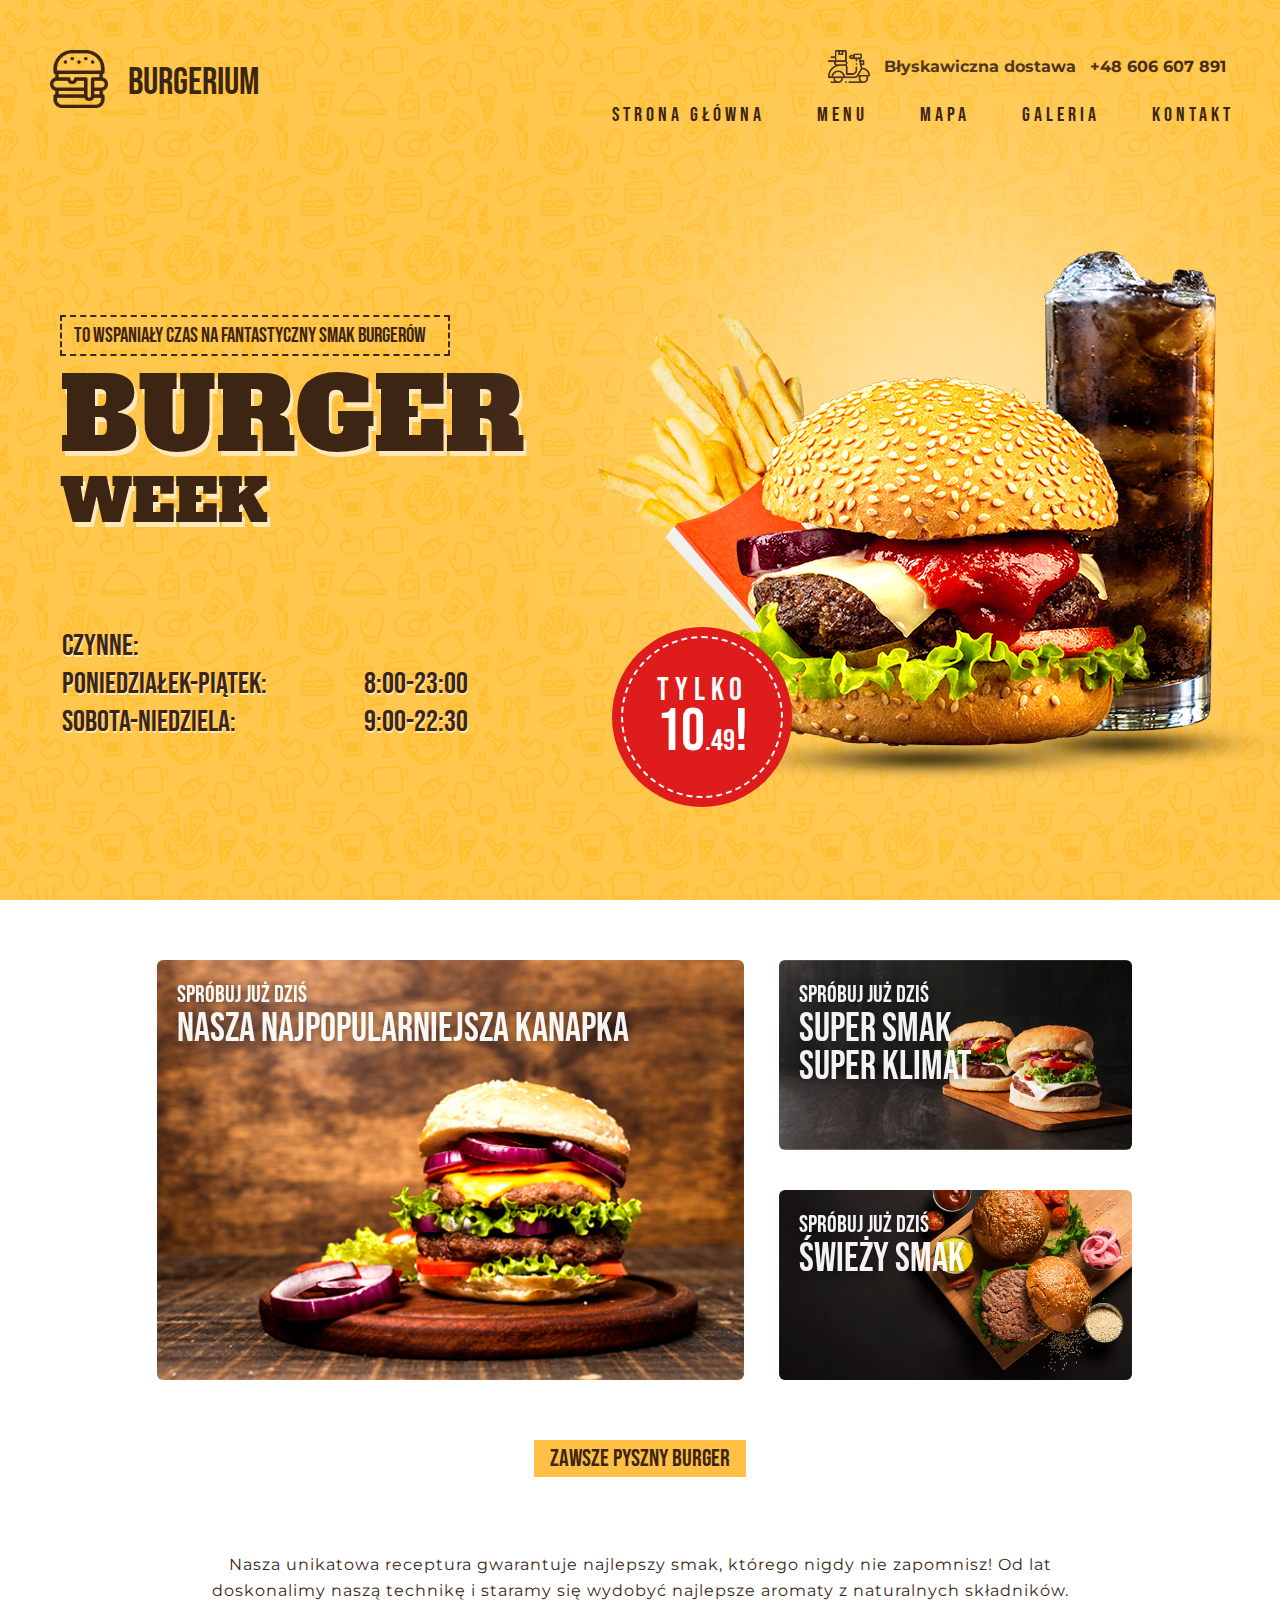
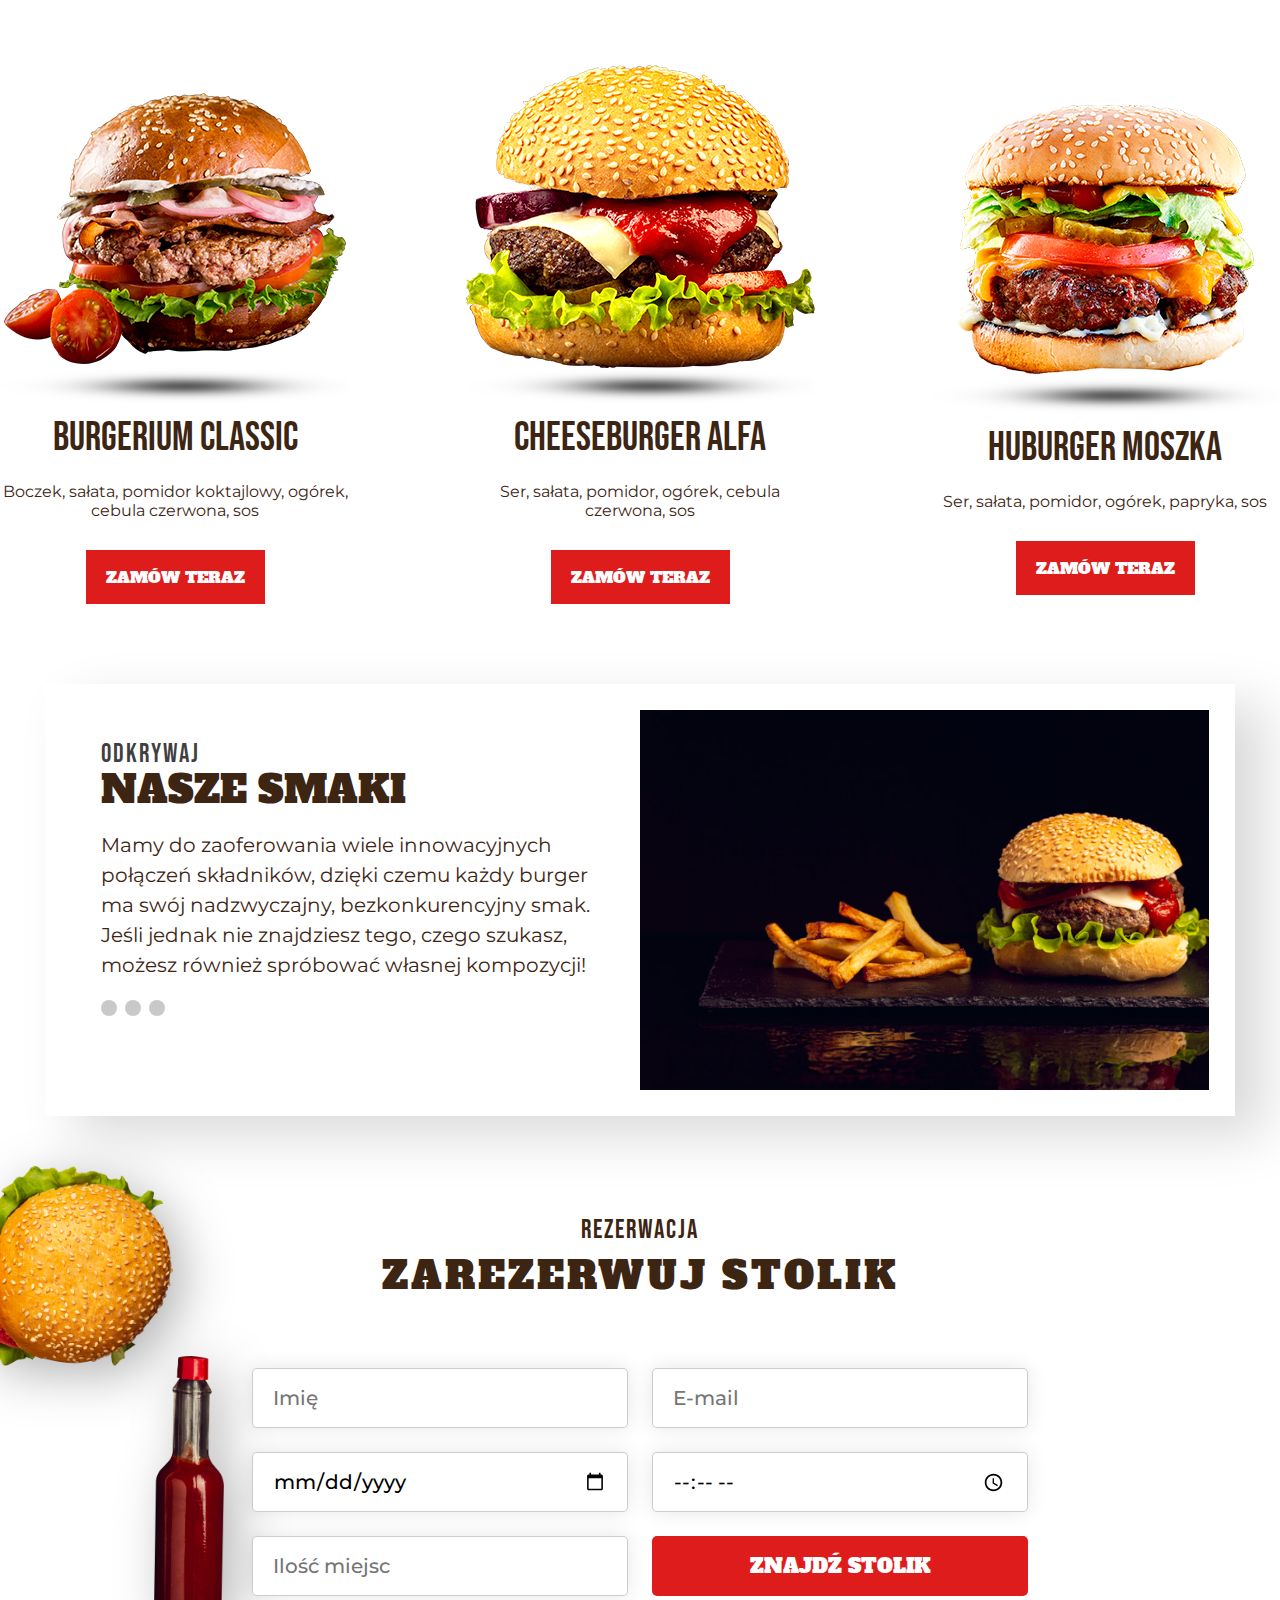
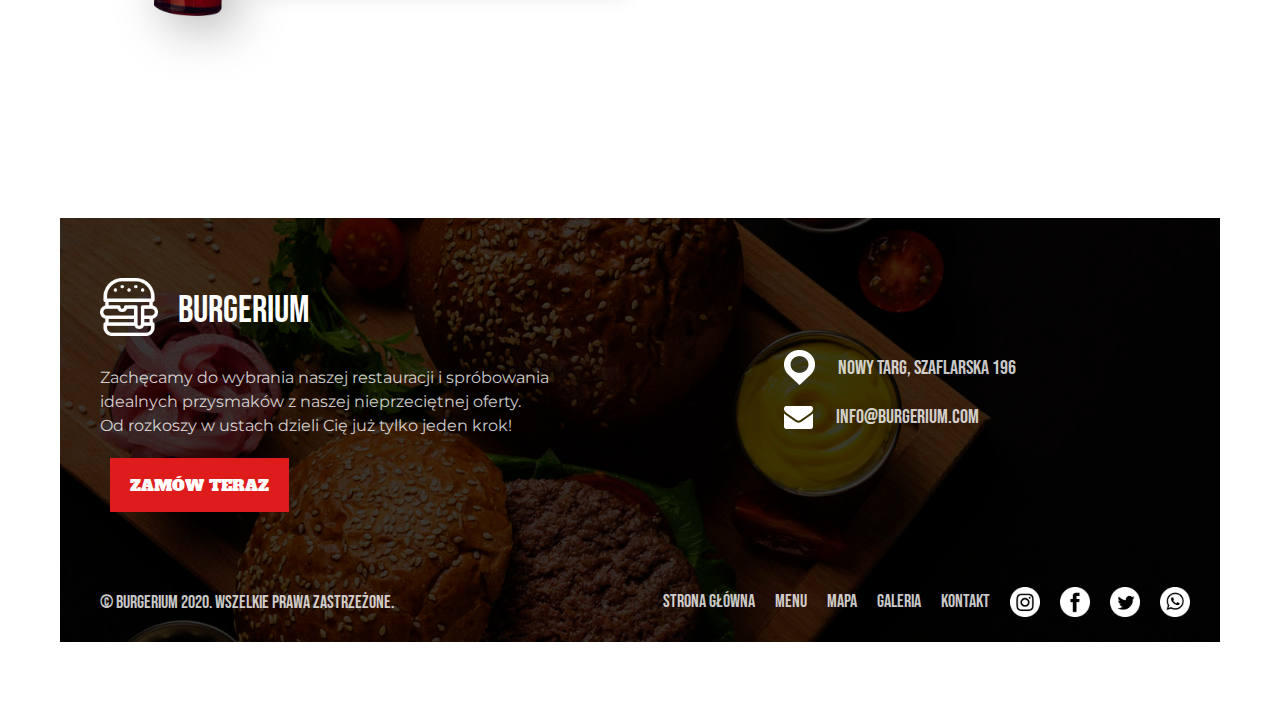
==== index.html @ 1cb67fe2 "Initial commit" ====
<!DOCTYPE html>
<html lang="pl">
<head>
	<meta charset="UTF-8">
	<meta name="viewport" content="width=device-width, initial-scale=1.0">
	<title>Burgerium</title>
	<meta name="description" content="Opis Burgerium">
	<link rel="icon" href="img/favicon.svg" sizes="64x64">
	<link rel="stylesheet" href="css/style.css">
</head>
<body>
	<div class="yellow-bg main-front">
		<header>
			<div class="logo">
				<a href="#">
					<img src="img/logo.png" alt="Logo">
					<h1>Burgerium</h1>
				</a>
			</div>
			<div>
				<div class="delivery">
					<img src="img/delivery.png" alt="Grafika dostawy">
					<span>Błyskawiczna dostawa</span>
					<span>+48 606 607 891</span>
				</div>
				<nav>
					<ul class="bebas">
						<li><a href="index.html">Strona główna</a></li>
						<li><a href="menu.html">Menu</a></li>
						<li><a href="map.html">Mapa</a></li>
						<li><a href="gallery.html">Galeria</a></li>
						<li><a href="contact.html">Kontakt</a></li>
					</ul>
				</nav>
			</div>
		</header>
		<section>
			<div class="front">
				<div class="front-box border-dashed bebas">
					To wspaniały czas na fantastyczny smak burgerów
				</div>
				<h2 class="alfa front-big-name">
					Burger<br>
					<span>Week</span>
				</h2>
				<div class="open-hours bebas">
					<table>
						<tr>
							<th colspan="2">Czynne:</th>
						</tr>
						<tr>
							<td>Poniedziałek-Piątek:</td>
							<td>8:00-23:00</td>
						</tr>
						<tr>
							<td>Sobota-Niedziela:</td>
							<td>9:00-22:30</td>
						</tr>
					</table>
				</div>
			</div>
			<div class="menu-front">
				<picture>
					<source media="(min-width: 1112px)" srcset="img/photo-t/menu-front.png">
					<img src="" alt="Zestaw">
				</picture>
				<div class="floating-price bebas">
					<div>
						<div>
							<span>Tylko</span>
						</div>
						<div>
							10<span>.49</span>!
						</div>
					</div>
				</div>
			</div>
		</section>
	</div>
	<section class="try bebas">
		<div>
			<div class="try-img-outer">
				<a href="#">
					<img class="try-img" src="img/photo/popular1.jpg" alt="Najpopularniejsza kanapka">
					<div>
						<span class="small">Spróbuj już dziś</span>
						<span>Nasza najpopularniejsza kanapka</span>
					</div>
				</a>
			</div>
		</div>
		<div>
			<div class="try-img-outer">
				<a href="#">
					<img class="try-img" src="img/photo/try1.jpg" alt="Dwie kanapki">
					<div>
						<span class="small">Spróbuj już dziś</span>
						<span>Super smak<br>Super klimat</span>
					</div>
				</a>
			</div>
			<div class="try-img-outer">
				<a href="#">
					<img class="try-img" src="img/photo/try2.jpg" alt="Kanapki z dodatkami">
					<div>
						<span class="small">Spróbuj już dziś</span>
						<span>Świeży smak</span>
					</div>
				</a>
			</div>
		</div>
	</section>
	<section class="flex-column">
		<div class="yellow-box bebas">
			Zawsze pyszny burger
		</div>
		<div class="home-menu-text">
			Nasza unikatowa receptura gwarantuje najlepszy smak, którego nigdy nie zapomnisz! Od lat doskonalimy naszą technikę i staramy się wydobyć najlepsze aromaty z naturalnych składników.
		</div>
		<div class="w100p">
			<ul class="main-prod-list">
				<li>
					<div>
						<picture>
							<source media="(min-width: 736px)" srcset="img/photo-t/burgerium-classic.png">
							<img class="photo" src="" alt="Burgerium Classic">
						</picture>
						<img class="shadow" src="img/photo-t/shadow.png" alt="Cień">
					</div>
					<span class="bebas">Burgerium Classic</span>
					<span>Boczek, sałata, pomidor koktajlowy, ogórek, cebula czerwona, sos</span>
					<a class="red-bt alfa" href="#">Zamów teraz</a>
				</li>
				<li>
					<div>
						<img class="photo" src="img/photo-t/cheeseburger-alfa.png" alt="Cheeseburger Alfa">
						<img class="shadow" src="img/photo-t/shadow.png" alt="Cień">
					</div>
					<span class="bebas">Cheeseburger Alfa</span>
					<span>Ser, sałata, pomidor, ogórek, cebula czerwona, sos</span>
					<a class="red-bt alfa" href="#">Zamów teraz</a>
				</li>
				<li>
					<div>
						<picture>
							<source media="(min-width: 1112px)" srcset="img/photo-t/huburger-moszka.png">
							<img class="photo" src="" alt="Huburger Moszka">
						</picture>
						<img class="shadow" src="img/photo-t/shadow.png" alt="Cień">
					</div>
					<span class="bebas">Huburger Moszka</span>
					<span>Ser, sałata, pomidor, ogórek, papryka, sos</span>
					<a class="red-bt alfa" href="#">Zamów teraz</a>
				</li>
			</ul>
		</div>
	</section>
	<section>
		<div class="floating-box w93p explore">
			<div>
				<span class="bebas">Odkrywaj</span>
				<h2 class="alfa">Nasze smaki</h2>
				<div>
					Mamy do zaoferowania wiele innowacyjnych połączeń składników, dzięki czemu każdy burger ma swój nadzwyczajny, bezkonkurencyjny smak. Jeśli jednak nie znajdziesz tego, czego szukasz, możesz również spróbować własnej kompozycji!
				</div>
				<div class="dot-bt-list">
					<ul>
						<li><div> </div></li>
						<li><div> </div></li>
						<li><div> </div></li>
					</ul>
				</div>
			</div>
			<img src="img/photo/explore.jpg" alt="Kanapka i frytki">
		</div>
	</section>
	<section class="reservation flex-column">
		<div>
			<picture class="bg-burger-top">
				<source media="(min-width: 414px)" srcset="img/photo-t/burger-top.png">
				<img src="" alt="Burger">
			</picture>
			<picture class="bg-plate">
				<source media="(min-width: 414px)" srcset="img/photo-t/plate.png">
				<img src="" alt="Talerz">
			</picture>
			<picture class="bg-bottle">
				<source media="(min-width: 736px)" srcset="img/photo-t/bottle.png">
				<img src="" alt="Ketchup">
			</picture>
		</div>
		<span class="bebas">Rezerwacja</span>
		<h2 class="alfa">Zarezerwuj stolik</h2>
		<form action="#" method="POST" autocomplete="off">
			<div>
				<div>
					<input type="text" name="name" placeholder="Imię" required>
				</div>
				<div>
					<input type="email" name="email" placeholder="E-mail" required>
				</div>
			</div>
			<div>
				<div>
					<input type="date" name="date" required>
				</div>
				<div>
					<input type="time" name="time" required>
				</div>
			</div>
			<div>
				<div>
					<input type="number" name="number" min="1" max="12" placeholder="Ilość miejsc" required>
				</div>
				<div>
					<button class="red-bt alfa" type="submit">Znajdź stolik</button>
				</div>
			</div>
		</form>
	</section>
	<div class="footer-outer">
		<footer class="w100p">
			<div class="extension">
				<div>
					<div class="logo">
						<a href="#">
							<img src="img/logow.png" alt="Logo">
							<h2>Burgerium</h2>
						</a>
					</div>
					<div>
						Zachęcamy do wybrania naszej restauracji i spróbowania idealnych przysmaków z naszej nieprzeciętnej oferty.<br>
						Od rozkoszy w ustach dzieli Cię już tylko jeden krok!
					</div>
					<a href="#" class="red-bt alfa">Zamów teraz</a>
				</div>
				<div>
					<div>
						<div class="bebas">
							<img src="img/locationicon.png" alt="Ikona znacznika">
							<a href="https://goo.gl/maps/VSXjEiRjdnfYogHv6" target="_blank">Nowy Targ, Szaflarska 196</a>
						</div>
						<div class="bebas">
							<img src="img/mailicon.png" alt="Ikona poczty">
							<a href="mailto:info@burgerium.com">info@burgerium.com</a>
						</div>
					</div>
				</div>
			</div>
			<div>
				<span class="bebas">&copy; Burgerium 2020. Wszelkie prawa zastrzeżone.</span>
				<nav>
					<ul class="bebas">
						<li><a href="index.html">Strona główna</a></li>
						<li><a href="menu.html">Menu</a></li>
						<li><a href="map.html">Mapa</a></li>
						<li><a href="gallery.html">Galeria</a></li>
						<li><a href="contact.html">Kontakt</a></li>
					</ul>
					<ul class="bebas">
						<li><a href="#instagram"><img src="img/instaicon.png" alt="Instagram"></a></li>
						<li><a href="#facebook"><img src="img/fbicon.png" alt="Facebook"></a></li>
						<li><a href="#twitter"><img src="img/twittericon.png" alt="Twitter"></a></li>
						<li><a href="#whatsapp"><img src="img/wappicon.png" alt="WhatsApp"></a></li>
					</ul>
				</nav>
			</div>
		</footer>
	</div>
</body>
</html>
---- css/style.css ----
@import url('https://fonts.googleapis.com/css2?family=Alfa+Slab+One&family=Bebas+Neue&family=Montserrat:wght@400;500;700&display=swap');

/*
font-family: 'Bebas Neue', cursive;
font-family: 'Alfa Slab One', cursive;
font-family: 'Montserrat', sans-serif;
*/

* {
	margin: 0;
	padding: 0;
	box-sizing: border-box;
	outline: none;
}
body {
	color: #3d2514;
	font-family: 'Montserrat', sans-serif;
	overflow-x: hidden;
}

body > div {
	display: flex;
	flex-direction: column;
	align-items: center;
}

section, footer, header {
	display: flex;
	margin: auto 0;
	align-items: center;
	justify-content: center;
}
section, footer {
	width: 100%;
	max-width: 1440px;
	margin: auto;
}

footer {
	background-image: url(../img/photo/footer-bg.jpg);
	background-size: cover;
	background-position: center;
	flex-direction: column;
	color: white;
}

header {
	width: 100%;
	max-width: 1440px;
	justify-content: space-between;
	margin: 30px auto;
}
header > div:first-child {
	align-items: center;
	display: flex;
	flex-wrap: wrap;
}
header > div:last-child {
	text-align: right;
}
header + section {
	height: 80%;
	width: 100%;
	margin: auto 0;
}

.open-hours-small {
	margin-left: 40px;
	font-weight: 700;
	line-height: 35px;
	white-space: nowrap;
}
.open-hours-small td:first-child {
	min-width: 180px;
}

nav {
	margin: 0 20px;
	display: flex;
}
nav ul {
	z-index: 2;
	display: flex;
	list-style: none;
	letter-spacing: 4px;
	font-size: 20px;
}
nav li {
	margin: 0 26px;
}
nav a {
	text-decoration: none;
	color: inherit;
	transition: 0.1s;
	white-space: nowrap;
}
nav a:hover {
	color: white;
	text-shadow: 0 0 5px rgba(138, 138, 138, 0.7);
}

.flex-column {
	flex-direction: column;
}

.main-front {
	overflow: hidden;
	height: 100vh;
	max-height: 1000px;
	min-height: 800px;
	width: 100%;
}
.front-big-name {
	font-weight: 400;
	font-size: 100px;
	text-shadow: 3px 5px 0 #fee8bc;
	line-height: 120px;
	display: block;
}
.front-big-name > span {
	font-size: 0.6em;
	line-height: 50px;
	display: block;
}
.front-box {
	width: fit-content;
	padding: 6px 12px;
	font-size: 21px;
	min-width: 390px;
}
.front {
	width: 40%;
	padding-left: 60px;
}
.menu-front {
	width: 60%;
	height: 80%;
	position: relative;
	flex-shrink: 0;
}
.menu-front img {
	display: block;
	position: absolute;
	bottom: calc(-440px - -40%);
	left: -120px;
	pointer-events: none;
}
.menu-front .floating-price {
	position: absolute;
	bottom: 10px;
	left: 100px;
}

.floating-price {
	background-color: #df1c1c;
	color: white;
	font-size: 60px;
	text-align: center;
	width: 180px;
	height: 180px;
	border-radius: 50%;
}
.floating-price > div {
	margin: 5%;
	border-radius: 50%;
	height: 90%;
	width: 90%;
	display: flex;
	flex-direction: column;
	align-items: center;
	justify-content: center;
	border: 2px dashed white;
}
.floating-price > div > div span {
	text-align: center;
}
.floating-price > div > div:nth-child(1) {
	letter-spacing: 6px;
	font-size: 32px;
}
.floating-price > div > div:nth-child(2) {
	line-height: 44px;
}
.floating-price > div > div:nth-child(2) > span {
	font-size: 30px;
}

.open-hours {
	white-space: nowrap;
	margin-top: 100px;
	font-size: 30px;
	text-shadow: 1px 2px 0 #fee8bc;
}
.open-hours th {
	font-weight: 400;
	text-align: left;
}
.open-hours td:first-child {
	width: 300px;
}

.logo {
	font-family: 'Bebas Neue', Arial, cursive;
	margin-left: 50px;
}
.logo a {
	width: 100%;
	height: 100%;
	display: flex;
	text-decoration: none;
	color: inherit;
}
.logo img {
	height: 58px;
	transition: 0.1s;
}
.logo h1, .logo h2 {
	font-weight: 400;
	margin: 0;
	font-size: 38px;
	margin-top: 10px;
	margin-left: 20px;
}
.logo h1 {
	transition: 0.1s;
}
.logo:hover h1, .logo:hover h2 {
	color: white;
	text-shadow: 0 0 5px rgba(189, 189, 189, 0.7);
}
.logo:hover img {
	-webkit-filter: brightness(14) drop-shadow(0 0 5px rgba(189, 189, 189, 0.7)) ;
	filter: brightness(14) drop-shadow(0 0 5px rgba(189, 189, 189, 0.7));
}

.delivery {
	margin: 20px 54px;
}
.delivery * {
	vertical-align: middle;
}
.delivery span {
	font-weight: bold;
	margin-left: 10px;
}
.delivery > img {
	width: 42px;
}

.menu-bar {
	height: 160px;
	font-size: 24px;
	width: 100%;
	box-shadow: 0 10px 40px rgba(0, 0, 0, 0.22);
	overflow-x: auto;
}
.menu-bar ul {
	margin-top: 10px;
	width: 100%;
	display: flex;
	list-style: none;
	text-align: center;
	justify-content: space-evenly;
}
.menu-bar li {
	min-width: 160px;
}
.menu-bar img {
	height: 80px;
	display: block;
	margin: auto;
	transition: 0.2s;
}
.menu-bar a:hover img {
	height: 90px;
}
.menu-bar a {
	height: 100%;
	display: block;
	color: rgba(0, 0, 0, 0.2);
	text-decoration: none;
}
.menu-bar a > div {
	height: 100px;
	display: flex;
	justify-content: center;
	align-items: center;
}
.menu-bar span {
	margin-top: 10px;
	transition: 0.2s;
}
.menu-bar a:hover span {
	color: rgba(0, 0, 0, 0.6);
}

section.menu {
	flex-direction: column;
}
section.menu > div {
	display: flex;
	flex-direction: row;
	justify-content: space-between;
	width: 100%;
}
section.menu > div > div {
	display: flex;
	flex-direction: column;
}
section.menu > div > div:first-child {
	margin: 0 60px;
	max-width: 900px;
	width: 100%;
}
section.menu h2 {
	font-size: 60px;
	letter-spacing: 3px;
	font-weight: 400;
	width: 90%;
	margin: 50px 0 20px;
}
.menu-pos {
	width: 100%;
	display: flex;
	justify-content: space-evenly;
	flex-wrap: wrap;
	align-items: center;
	min-height: 300px;
	box-shadow: 20px 20px 30px rgba(0, 0, 0, 0.2);
	background-color: white;
	margin: 30px 0;
	text-align: center;
}
.menu-pos img {
	width: 200px;
	margin: 0 30px;
}
.menu-pos span {
	font-size: 40px;
}
.menu-pos .red-bt {
	width: 140px;
	margin: 0 auto;
}
.menu-pos > div:nth-child(2) {
	display: flex;
	flex-direction: column;
	align-items: center;
	max-width: 300px;
	margin: 0 10px;
}
.menu-pos > div:last-child {
	text-align: center;
	margin: 10px 20px;
}
.menu-pos > div:last-child > div {
	margin: 10px 0;
}
.basket {
	position: sticky;
	top: 30px;
	margin: 30px 60px 30px 0;
	width: 360px;
	background-color: white;
	box-shadow: 20px 20px 30px rgba(0, 0, 0, 0.2);
}
.basket h3 {
	font-size: 50px;
	font-weight: 400;
	letter-spacing: 2px;
	text-align: center;
	margin: 16px 0;
}
.basket > div {
	display: flex;
	flex-direction: column;
	align-items: center;
}
.basket .red-bt {
	margin: 20px auto;
}
.basket > div > div {
	display: flex;
	justify-content: space-between;
	align-items: center;
	width: 90%;
	margin: 10px 0;
}
.basket > div > div:last-child b {
	margin-right: 30px;
}
.basket input {
	width: 30px;
	height: 30px;
	border: 1px dashed #3d2514;
	border-radius: 5px;
	text-align: center;
	font-family: 'Montserrat', sans-serif;
	font-size: 16px;
	color: #3d2514;
	background-color: rgb(241, 241, 241);
}
.basket input::-webkit-inner-spin-button {
	-webkit-appearance: none;
	-moz-appearance: none;
	margin: 0;
}
.basket > div > div a {
	text-decoration: none;
	color: #3d2514;
	width: 30px;
	height: 30px;
	line-height: 30px;
	text-align: center;
}
.basket > div > div > div:first-child {
	width: 60%;
}

section.try {
	margin: 40px auto;
	padding: 0 40px;
	display: flex;
	align-items: stretch;
}
section.try > div {
	display: flex;
	flex-direction: column;
	height: 100%;
}
.try-img-outer {
	display: flex;
	justify-content: center;
	align-items: center;
	height: 460px;
	width: 100%;
}
.try-img-outer a {
	text-decoration: none;
	color: white;
	position: relative;
	font-size: 40px;
	width: 93%;
	height: 420px;
	transition: 0.2s;
}
.try-img-outer a:hover {
	width: 96%;
	height: 440px;
	font-size: 41.3px;
}
.try-img-outer a:hover > div > span {
	line-height: 39.7px;
}
.try-img-outer a > div {
	position: absolute;
	padding: 20px;
	top: 0;
	left: 0;
	text-shadow: 0 0 10px rgba(0, 0, 0, 0.5);
}
.try-img-outer a > div > span {
	display: block;
	line-height: 38px;
	opacity: 0.95;
}
.try-img-outer a > div > span.small {
	font-size: 0.6em;
	line-height: 30px;
}
.try-img {
	display: block;
	object-fit: cover;
	object-position: center;
	width: 100%;
	height: 100%;
	border-radius: 6px;
}
section.try > div:last-child > .try-img-outer {
	height: 230px;
}
section.try > div:last-child > .try-img-outer a {
	height: 190px;
}
section.try > div:last-child > .try-img-outer a:hover {
	height: 210px;
}

.home-menu-text {
	width: 70%;
	line-height: 26px;
	font-size: 16px;
	letter-spacing: 1px;
	text-align: center;
	margin-top: 75px;
	margin-bottom: 60px;
}

.main-prod-list {
	display: flex;
	align-items: center;
	justify-content: space-between;
}
.main-prod-list > li {
	display: flex;
	flex-direction: column;
	align-items: center;
}
.main-prod-list > li > div {
	height: 340px;
	width: 350px;
	display: flex;
	align-items: center;
	justify-content: flex-end;
	flex-direction: column;
	position: relative;
}
.main-prod-list > li > div img.photo {
	margin-bottom: 36px;
}
.main-prod-list > li > div img.shadow {
	width: 100%;
	position: absolute;
	pointer-events: none;
	bottom: 0;
}
.main-prod-list > li span:nth-of-type(2) {
	width: 350px;
	text-align: center;
}
.main-prod-list span {
	margin: 10px 0;
}
.main-prod-list span.bebas {
	font-size: 40px;
}
.main-prod-list .red-bt {
	margin-top: 20px;
}


.explore {
	margin: 80px 0 0;
	display: flex;
	align-items: stretch;
	padding: 26px;
}
.explore > div {
	margin: 30px;
	font-size: 20px;
	position: relative;
	height: 100%;
}
.explore > div > div:first-of-type {
	margin: 20px 0;
	line-height: 30px;
}
.explore span {
	display: block;
	color: rgba(0, 0, 0, 0.75);
	letter-spacing: 2px;
	font-size: 26px;
	line-height: 30px;
}
.explore h2 {
	font-size: 38px;
	font-weight: 400;
	line-height: 40px;
}
.explore img {
	display: block;
	width: 50%;
	object-fit: cover;
	object-position: right;
}

.reservation {
	padding: 100px 0 150px;
	overflow-x: hidden;
	width: 100%;
	margin: 0;
	max-width: initial;
}
.reservation span {
	z-index: 2;
	text-shadow: 0 0 5px white;
	letter-spacing: 2px;
	font-size: 26px;
	line-height: 30px;
}
.reservation h2 {
	text-align: center;
	font-size: 38px;
	letter-spacing: 3px;
	font-weight: 400;
	line-height: 60px;
	z-index: 2;
	text-shadow: 0 0 5px white;
}
form {
	width: 85%;
	max-width: 800px;
	margin: 50px 0 0;
	z-index: 2;
}
form input, form button {
	display: block;
	width: 100% !important;
	height: 60px;
	border-radius: 5px;
	font-size: 20px;
}
form input {
	border: 1px solid rgba(0, 0, 0, 0.2);
	font-family: 'Montserrat', sans-serif;
	font-weight: 500;
	padding: 0 20px;
	box-shadow: 0 0 20px rgba(0, 0, 0, 0.1);
}
form input[type='date']::-webkit-inner-spin-button,
form input[type='time']::-webkit-inner-spin-button,
form input[type='number']::-webkit-inner-spin-button {
	display: none;
}
form button {
	border: none;
	cursor: pointer;
}
form > div {
	display: flex;
	width: 100%;
}
form > div > div {
	width: 50%;
	padding: 12px;
}
.reservation > div:first-child {
	position: relative;
	max-width: 1440px;
	width: 100%;
}
.reservation picture {
	position: absolute;
	-webkit-filter: drop-shadow(12px 12px 25px rgba(0,0,0,0.3));
	filter: drop-shadow(12px 12px 25px rgba(0,0,0,0.3));
}
.reservation picture.bg-bottle {
	left: 12%;
	top: 140px;
}
.reservation picture.bg-bottle img {
	height: 260px;
}
.reservation picture.bg-burger-top {
	left: -3%;
	top: -50px;
}
.reservation picture.bg-burger-top img {
	height: 200px;
}
.reservation picture.bg-plate {
	right: -13%;
	top: 100px;
}
.reservation picture.bg-plate img {
	height: 400px;
}


footer {
	color: rgba(255, 255, 255, 0.8);
}
footer > div {
	width: 100%;
}
footer .logo {
	margin-left: 0;
	margin-top: 60px;
	margin-bottom: 30px;
}
footer > div.extension {
	display: flex;
}
footer > div.extension > div:first-child {
	width: 480px;
	margin-left: 40px;
	flex-shrink: 0;
}
footer > div.extension > div:first-child > div:last-of-type {
	line-height: 24px;
	margin-bottom: 20px;
}
footer > div.extension > div:last-child {
	width: 100%;
}
footer > div.extension > div:last-child > div {
	margin: auto;
	width: fit-content;
	height: 100%;
	display: flex;
	flex-direction: column;
	align-items: flex-start;
	justify-content: center;
}
footer > div.extension > div:last-child > div > div {
	width: fit-content;
	font-size: 20px;
	margin: 10px;
}
footer > div.extension > div:last-child > div > div img {
	vertical-align: middle;
}
footer > div.extension > div:last-child > div > div a {
	margin-left: 20px;
	vertical-align: middle;
	text-decoration: none;
	color: inherit;
}
footer > div.extension > div:last-child > div > div a:hover {
	text-shadow: 0 0 5px rgba(189, 189, 189, 0.7);
}
footer > div:last-child {
	display: flex;
	height: 80px;
	align-items: center;
	justify-content: space-between;
	font-size: 18px;
}
footer > div:last-child > span {
	margin-left: 40px;
}
footer .red-bt {
	margin-left: 10px;
	margin-bottom: 50px;
	font-size: 16px;
}
footer nav li {
	letter-spacing: initial;
	margin: 0 10px;
	font-size: 18px;
	line-height: 30px;
}
footer nav li img {
	width: 30px;
	display: block;
}
footer nav ul:last-child a:hover img {
	-webkit-filter: drop-shadow(0 0 5px rgba(138, 138, 138, 0.7));
	filter: drop-shadow(0 0 5px rgba(138, 138, 138, 0.7));
}
footer h2 {
	color: white;
	font-weight: 400;
}

.footer-outer {
	width: 100%;
	max-width: 1440px;
	padding: 60px;
	margin: auto;
}


/* Components */
.yellow-box {
	background-color: #ffc045;
	padding: 4px 16px;
	font-size: 24px;
}
.red-bt {
	display: block;
	color: white;
	width: fit-content;
	text-align: center;
	text-decoration: none;
	padding: 16px 20px;
	background-color: #df1c1c;
	transition: 0.2s;
}
.red-bt:hover {
	border-radius: 12px;
	box-shadow: 2px 2px 10px rgba(0, 0, 0, 0.3);
}
.floating-box {
	box-shadow: 30px 20px 50px rgba(0, 0, 0, 0.15);
}
.dot-bt-list ul {
	display: flex;
	list-style: none;
}
.dot-bt-list li:not(:last-child) {
	margin-right: 8px;
}
.dot-bt-list div {
	width: 16px;
	height: 16px;
	display: block;
	border-radius: 8px;
	background-color: rgba(71, 71, 71, 0.295);
	cursor: pointer;
}

#map {
	width: 100%;
}


/* Fonts */
.bebas {
	font-family: 'Bebas Neue', Arial, Helvetica, sans-serif;
}
.alfa {
	font-family: 'Alfa Slab One', 'Arial Black', sans-serif;
	text-transform: uppercase;
}


/* General */
.w100p {
	width: 100%;
}
.w95p {
	width: 95%;
}
.w93p {
	width: 93%;
}
.yellow-bg {
	overflow: hidden;
	background-image: url(../img/yellow-bg.png);
}
.border-dashed {
	border: 2px dashed #3e2615;
}


@media screen and (max-width: 1112px) {
	.logo img {
		height: 70px;
	}
	.logo h1 {
		font-size: 48px;
	}
	.menu-front {
		display: none;
	}
	.front {
		padding: 0;
		width: fit-content;
		display: flex;
		flex-direction: column;
		align-items: center;
	}
	.front-box {
		font-size: 26px;
		width: fit-content;
	}
	.front-big-name {
		font-size: 120px;
		line-height: 140px;
		text-align: center;
	}

	section.menu > div {
		flex-direction: column-reverse;
	}
	section.menu > div > div:first-child {
		max-width: initial;
		width: 80%;
		margin: auto;
	}
	section.menu h2 {
		text-align: center;
	}
	.basket {
		position: initial;
		margin: auto;
	}

	.main-prod-list {
		justify-content: space-evenly;
	}
	.main-prod-list > li:nth-child(3) {
		display: none;
	}
	.main-prod-list > li span:nth-of-type(2) {
		font-size: 18px;
	}

	.home-menu-text {
		font-size: 18px;
	}

	.explore img {
		display: none;
	}
	.explore > div {
		margin: 20px 60px;
		font-size: 20px;
		position: relative;
		text-align: center;
	}
	.explore .dot-bt-list {
		position: unset;
		width: fit-content;
		margin: auto;
	}

	nav ul {
		letter-spacing: 3px;
	}
	nav li {
		margin: 0 10px;
	}

	footer > div.extension > div:first-child {
		width: 40%;
		margin-left: 40px;
		flex-shrink: 0;
	}
	footer > div:last-child {
		flex-direction: column;
		justify-content: space-evenly;
	}
	footer > div:last-child > span {
		margin: 0;
		text-align: center;
	}
}

@media screen and (max-width: 834px) {
	header {
		flex-direction: column;
	}
	header .logo {
		margin-left: 0;
	}
	header > div:first-child {
		flex-direction: column;
	}
	.open-hours-small {
		margin: 10px 0 0;
	}
	.open-hours th {
		text-align: center;
	}

	.front-big-name {
		font-size: 100px;
	}

	section.try {
		flex-direction: column;
	}

	.footer-outer {
		padding: 20px;
	}
	footer > div.extension {
		flex-direction: column;
		margin-bottom: 20px;
	}
	footer > div.extension > div:first-child {
		margin: auto;
		align-items: center;
		text-align: center;
		width: 90%;
		display: flex;
		flex-direction: column;
	}
	footer > div.extension > div:first-child > div:last-of-type {
		max-width: 520px;
	}
	footer nav {
		flex-direction: column;
		align-items: center;
	}
	footer > div:last-child {
		height: 140px;
		padding: 20px 0;
	}
}

@media screen and (max-width: 736px) {
	.main-prod-list > li:nth-child(1) {
		display: none;
	}
	.main-prod-list > li span:nth-of-type(2) {
		font-size: 20px;
	}

	.reservation h2 {
		width: 400px;
	}
	form {
		width: 380px;
	}
	form > div {
		flex-direction: column;
	}
	form > div > div {
		width: 100%;
	}
	.reservation picture.bg-bottle {
		display: none;
	}
}

@media screen and (max-width: 568px) {
	header + section {
		height: 50%;
	}
	nav {
		justify-content: center;
	}
	nav ul {
		flex-direction: column;
		text-align: center;
		font-size: 30px;
	}
	.logo img {
		height: 90px;
	}
	.logo h1 {
		font-size: 66px;
	}
	.logo h2 {
		font-size: 44px;
	}
	.main-front {
		min-height: 1000px;
	}
	.front-box {
		width: 300px;
		min-width: initial;
		text-align: center;
	}
	.front-big-name {
		font-size: 80px;
	}
	.front-big-name > span {
		font-size: inherit;
	}
	.delivery {
		display: flex;
		width: 320px;
		flex-wrap: wrap;
		justify-content: center;
	}
	.delivery > img {
		margin: 0 20px;
	} 
	.delivery span {
		margin: 10px 20px;
	}
	.open-hours {
		margin-top: 50px;
	}
	.open-hours td:first-child {
		width: 250px;
	}

	section.menu h2 {
		font-size: 50px;
	}
	.menu-pos {
		font-size: 18px;
	}
	.basket {
		width: 100%;
	}

	section.try {
		padding: 0;
	}

	.explore > div {
		margin: 20px 20px;
	}

	footer .logo img {
		height: 80px;
	}
	footer > div:last-child {
		height: 200px;
	}
	footer nav ul:first-child li {
		line-height: 20px;
		font-size: 26px;
	}
	footer nav ul:last-child {
		flex-direction: row;
	}
	footer nav ul:last-child li {
		margin: 0 2px;
	}
	footer > div:last-child > span { 
		font-size: 12px;
	}
	footer > div.extension > div:first-child > div:last-of-type {
		max-width: 400px;
		font-size: 20px;
		margin: 0 20px 30px;
	}
}

@media screen and (max-width: 414px) {
	.logo img {
		height: 80px;	
	}
	.logo h1 {
		font-size: 54px;
	}
	.front-big-name {
		font-size: 60px;
		line-height: 120px;
	}
	.open-hours td:first-child {
		width: 180px;
	}
	.open-hours {
		font-size: 24px;
	}

	section.try a > div > span {
		font-size: 0.9em;
	}
	
	.main-prod-list {
		width: 90%;
		margin: auto;
	}
	.main-prod-list > li,
	.main-prod-list > li > div,
	.main-prod-list > li > div img.photo {
		width: 100%;
	}
	.main-prod-list > li > div img.photo {
		object-fit: contain;
	}
	.main-prod-list > li span:nth-of-type(2) {
		width: 100%;
	}
	.main-prod-list > li > div {
		height: fit-content;
	}

	.explore > div > div:first-of-type {
		font-size: 16px;
		line-height: 20px;
	}

	form {
		width: 100%;
	}
	.reservation h2 {
		letter-spacing: 0;
	}
	.reservation > div:first-child {
		display: none;
	}
	
	footer > div.extension > div:first-child > div:last-of-type,
	footer .red-bt {
		display: none;
	}
}
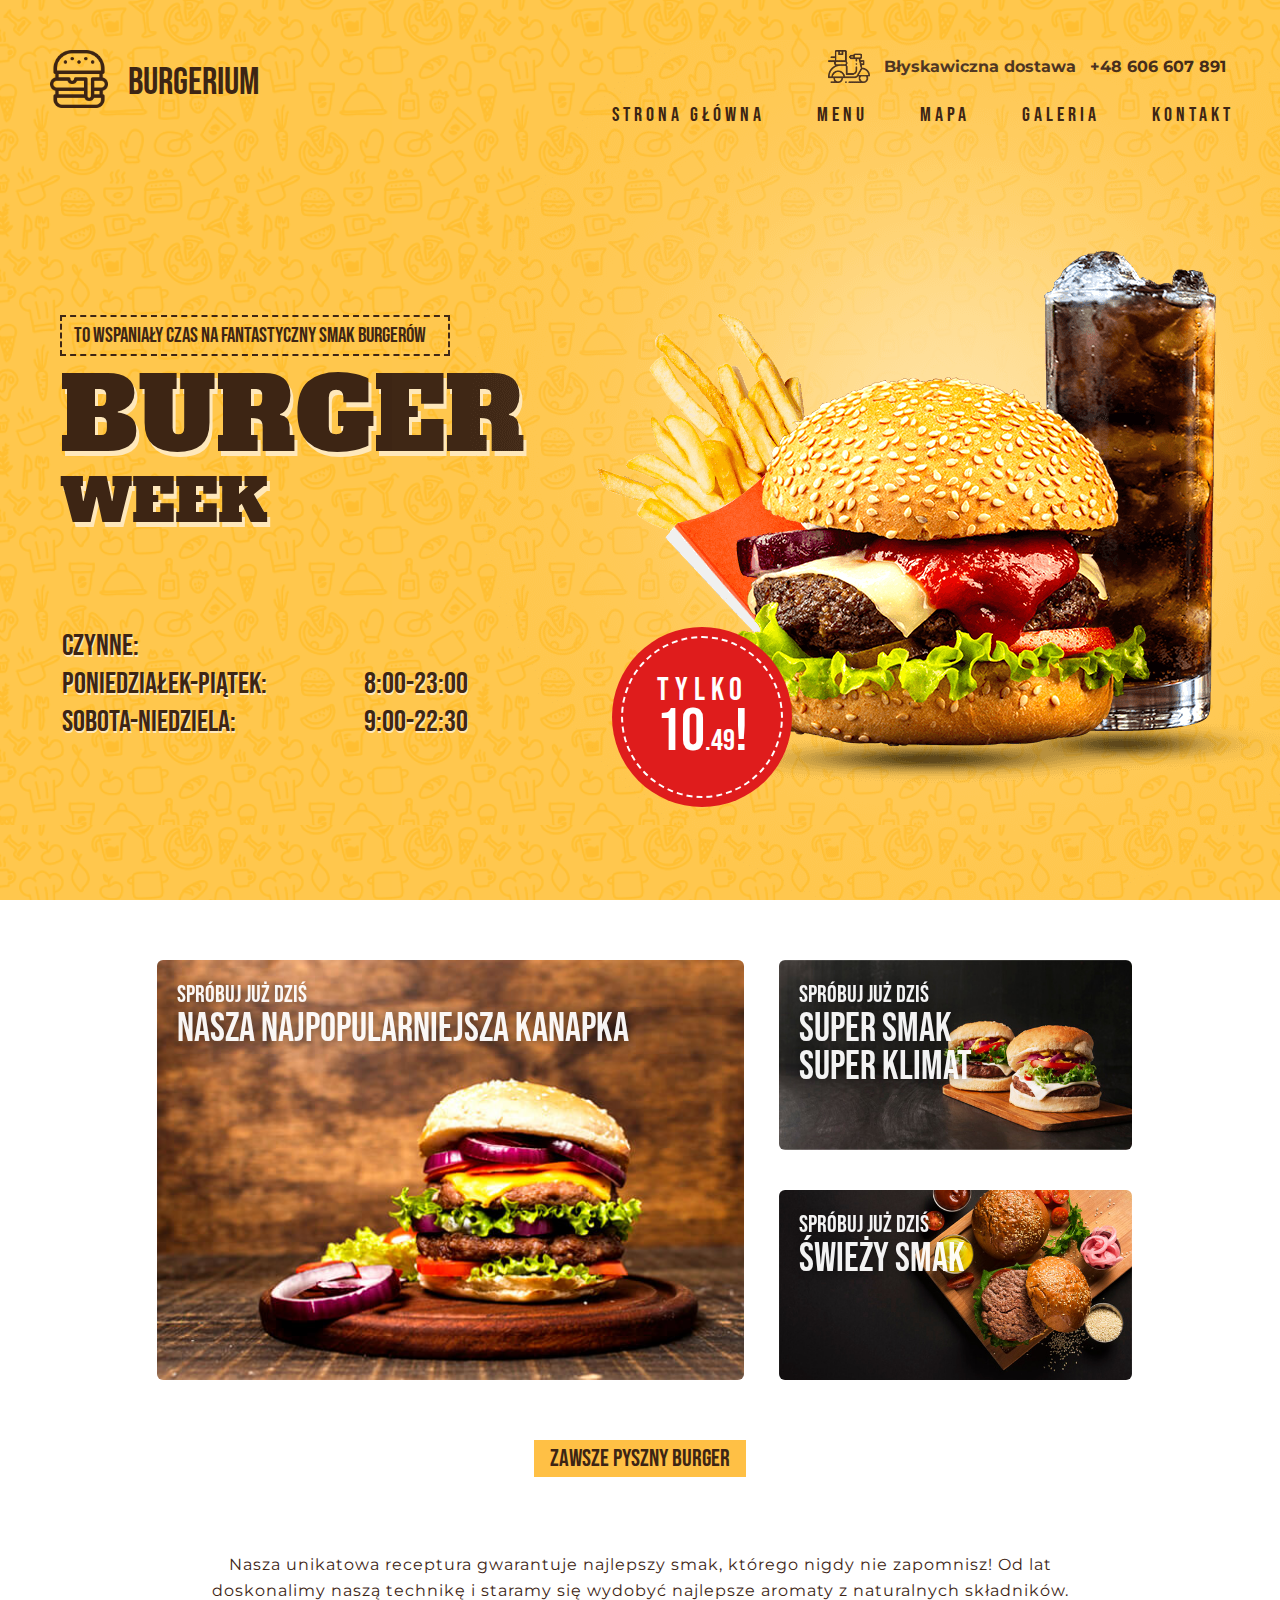
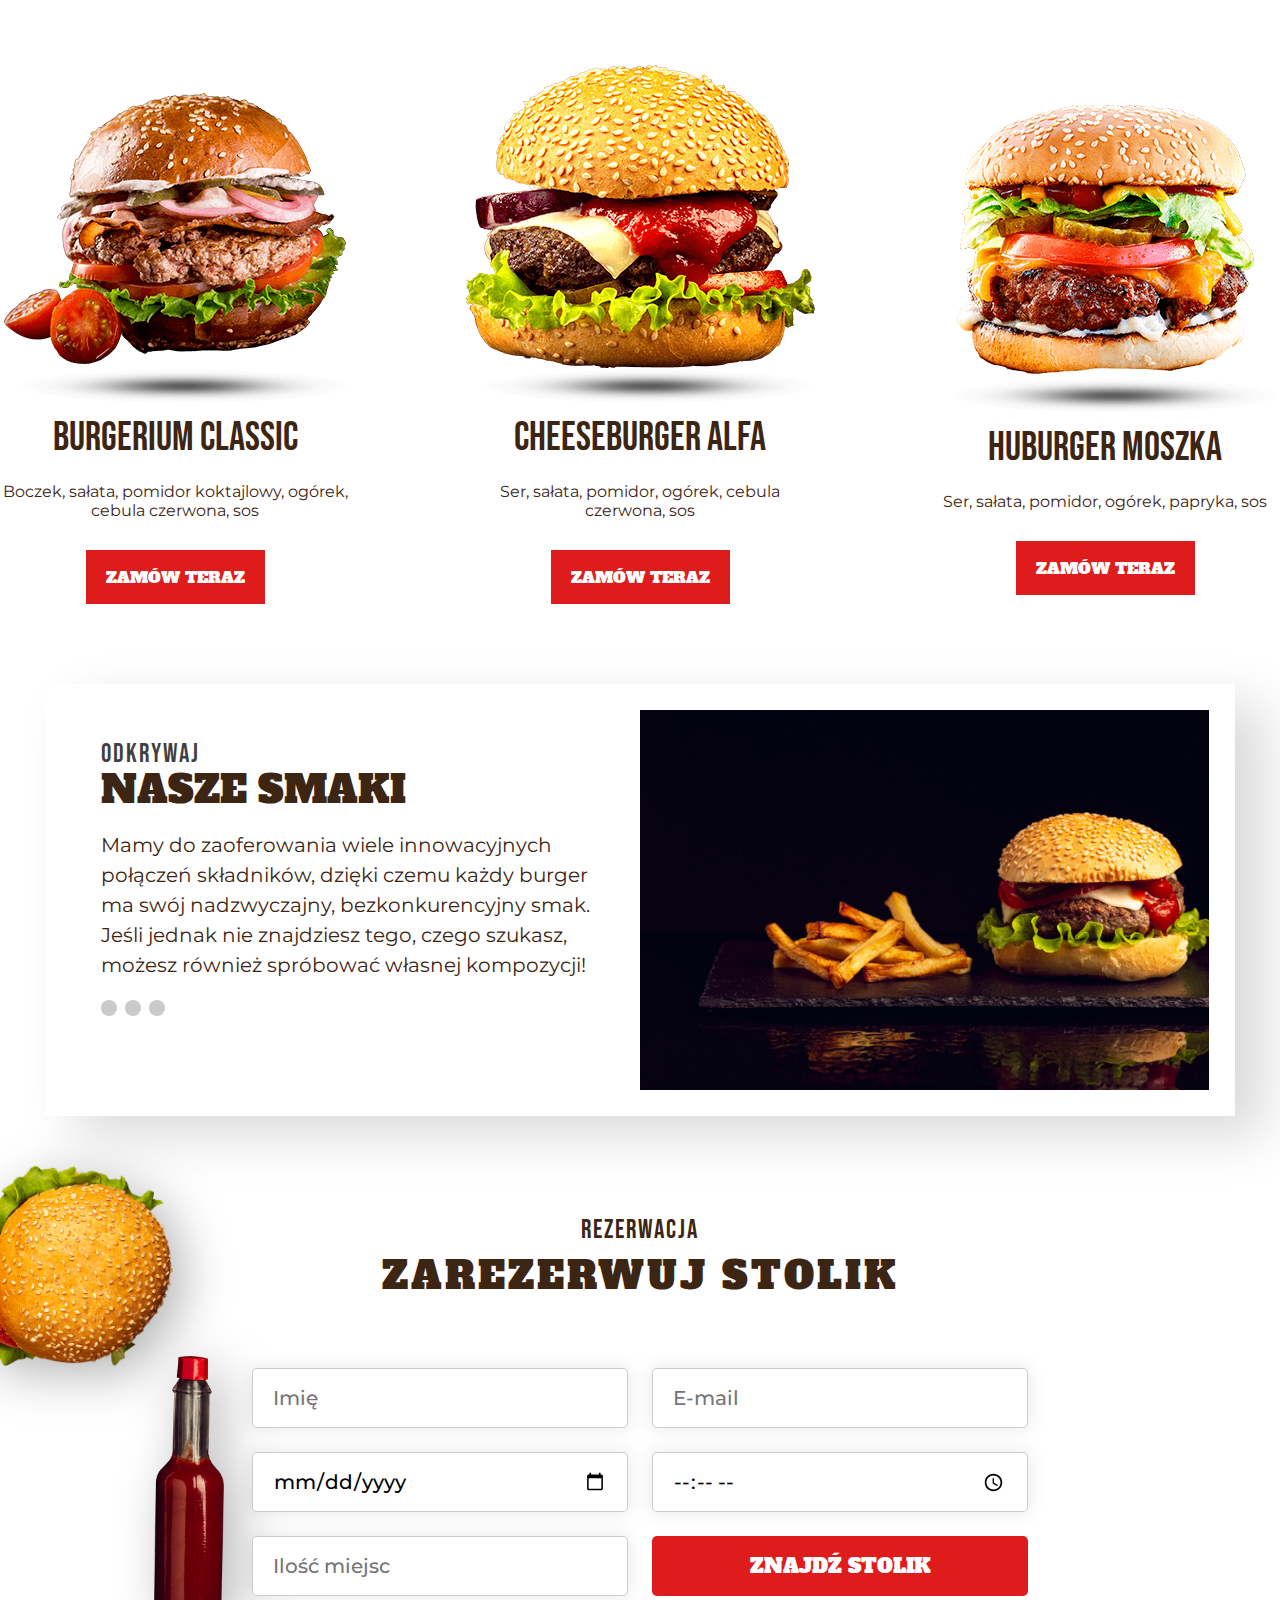
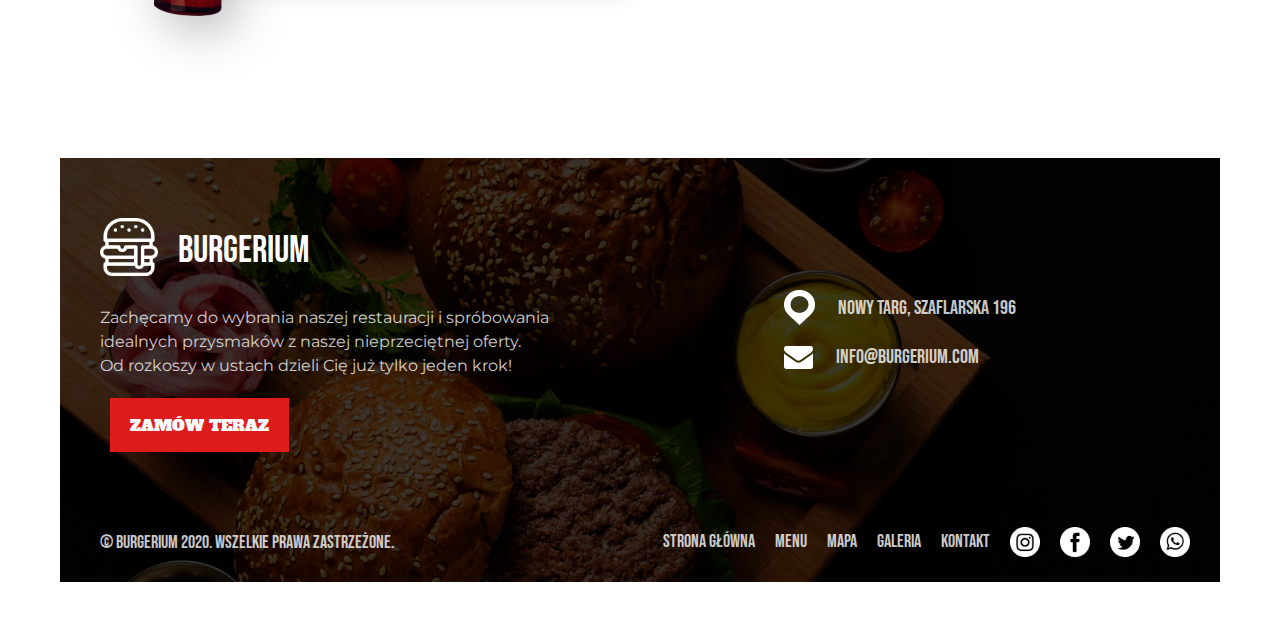
==== commit 8ba1fa10: "Added index link to logo" ====
--- a/index.html
+++ b/index.html
@@ -12,7 +12,7 @@
 	<div class="yellow-bg main-front">
 		<header>
 			<div class="logo">
-				<a href="#">
+				<a href="index.html">
 					<img src="img/logo.png" alt="Logo">
 					<h1>Burgerium</h1>
 				</a>
@@ -223,7 +223,7 @@
 			<div class="extension">
 				<div>
 					<div class="logo">
-						<a href="#">
+						<a href="index.html">
 							<img src="img/logow.png" alt="Logo">
 							<h2>Burgerium</h2>
 						</a>
--- a/css/style.css
+++ b/css/style.css
@@ -253,6 +253,8 @@
 	width: 100%;
 	box-shadow: 0 10px 40px rgba(0, 0, 0, 0.22);
 	overflow-x: auto;
+	-webkit-overflow-scrolling: touch;
+	align-items: stretch;
 }
 .menu-bar ul {
 	margin-top: 10px;
@@ -261,6 +263,7 @@
 	list-style: none;
 	text-align: center;
 	justify-content: space-evenly;
+	min-width: 814px;
 }
 .menu-bar li {
 	min-width: 160px;
@@ -753,6 +756,9 @@
 	font-weight: 400;
 }
 
+.reservation + .footer-outer {
+	padding-top: 0;
+}
 .footer-outer {
 	width: 100%;
 	max-width: 1440px;
@@ -1102,6 +1108,9 @@
 		font-size: 20px;
 		margin: 0 20px 30px;
 	}
+	footer nav ul:first-child li a {
+		display: block;
+	}
 }
 
 @media screen and (max-width: 414px) {
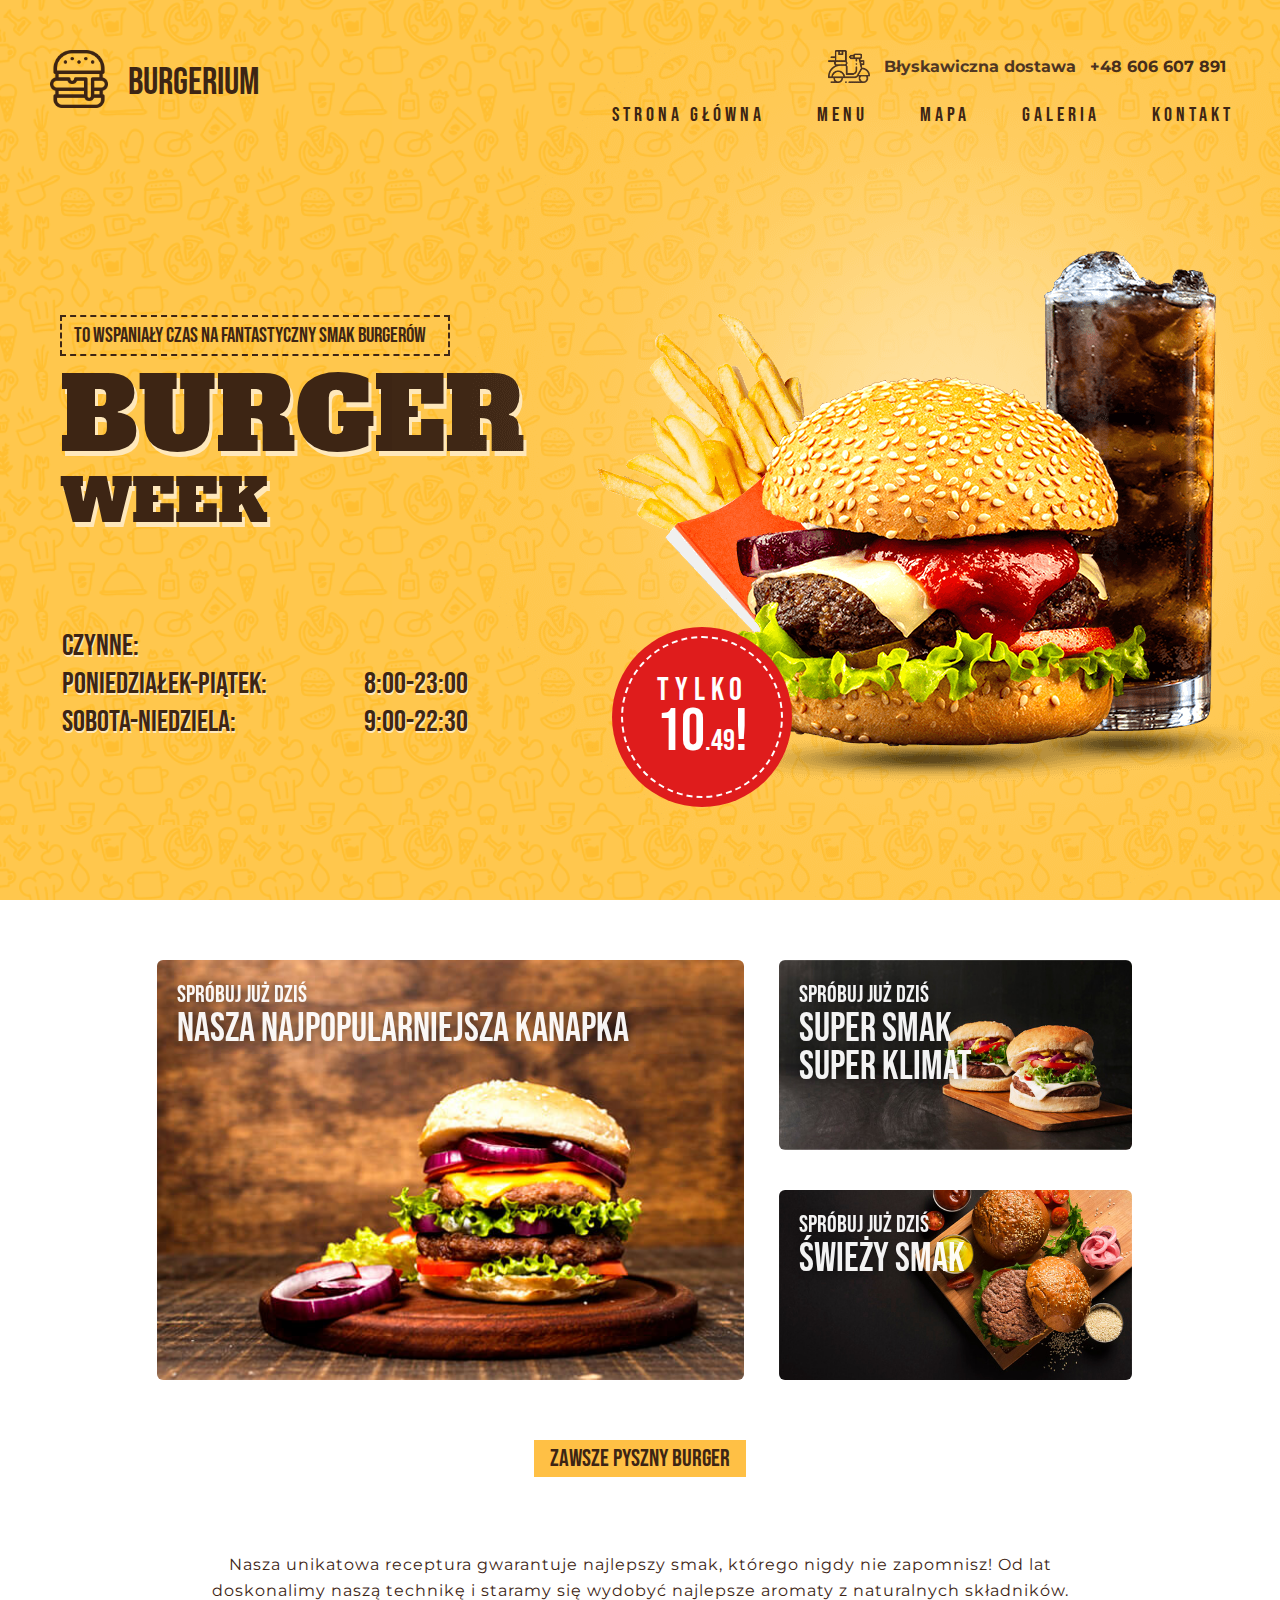
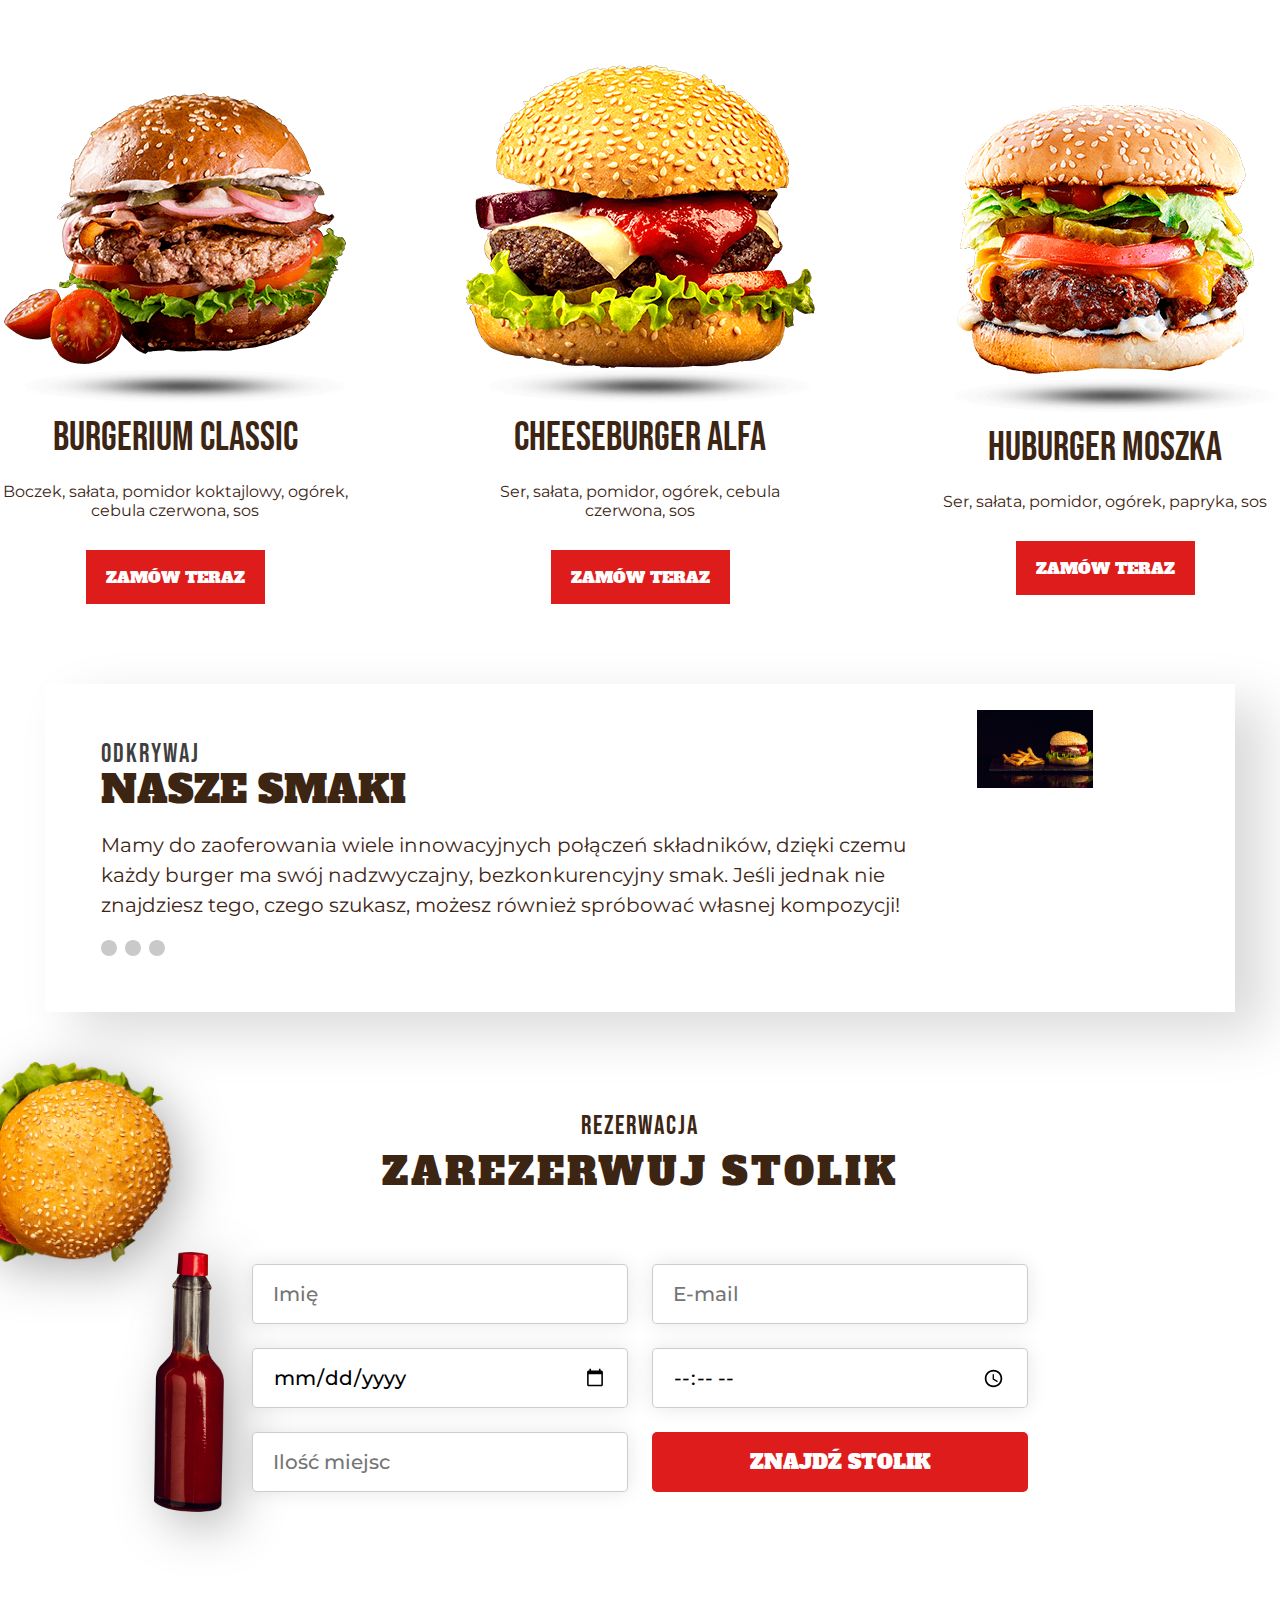
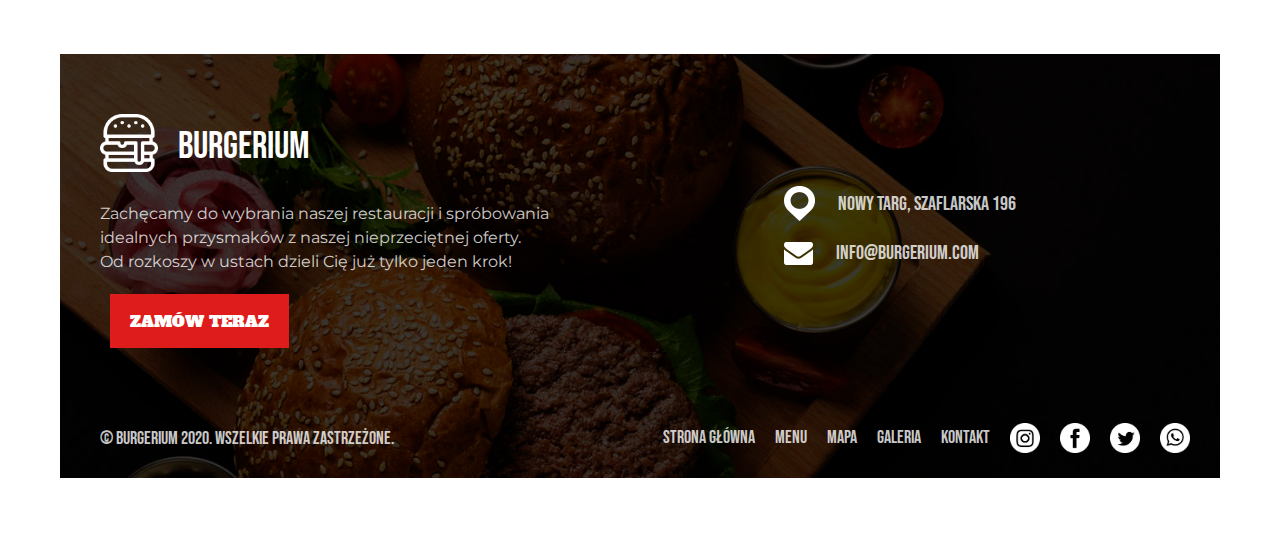
==== commit 29576513: "Changed <picture> elements" ====
--- a/index.html
+++ b/index.html
@@ -61,8 +61,8 @@
 			</div>
 			<div class="menu-front">
 				<picture>
-					<source media="(min-width: 1112px)" srcset="img/photo-t/menu-front.png">
-					<img src="" alt="Zestaw">
+					<source media="(max-width: 1112px)" srcset="img/null.gif">
+					<img src="img/photo-t/menu-front.png" alt="Zestaw">
 				</picture>
 				<div class="floating-price bebas">
 					<div>
@@ -122,8 +122,8 @@
 				<li>
 					<div>
 						<picture>
-							<source media="(min-width: 736px)" srcset="img/photo-t/burgerium-classic.png">
-							<img class="photo" src="" alt="Burgerium Classic">
+							<source media="(max-width: 736px)" srcset="img/null.gif">
+							<img class="photo" src="img/photo-t/burgerium-classic.png" alt="Burgerium Classic">
 						</picture>
 						<img class="shadow" src="img/photo-t/shadow.png" alt="Cień">
 					</div>
@@ -143,8 +143,8 @@
 				<li>
 					<div>
 						<picture>
-							<source media="(min-width: 1112px)" srcset="img/photo-t/huburger-moszka.png">
-							<img class="photo" src="" alt="Huburger Moszka">
+							<source media="(max-width: 1112px)" srcset="img/null.gif">
+							<img class="photo" src="img/photo-t/huburger-moszka.png" alt="Huburger Moszka">
 						</picture>
 						<img class="shadow" src="img/photo-t/shadow.png" alt="Cień">
 					</div>
@@ -171,22 +171,25 @@
 					</ul>
 				</div>
 			</div>
-			<img src="img/photo/explore.jpg" alt="Kanapka i frytki">
+			<picture>
+				<source media="(max-width: 1112px)" srcset="img/null.gif">
+				<img src="img/photo/explore.jpg" alt="Kanapka i frytki">
+			</picture>
 		</div>
 	</section>
 	<section class="reservation flex-column">
 		<div>
 			<picture class="bg-burger-top">
-				<source media="(min-width: 414px)" srcset="img/photo-t/burger-top.png">
-				<img src="" alt="Burger">
+				<source media="(max-width: 414px)" srcset="img/null.gif">
+				<img src="img/photo-t/burger-top.png" alt="Burger">
 			</picture>
 			<picture class="bg-plate">
-				<source media="(min-width: 414px)" srcset="img/photo-t/plate.png">
-				<img src="" alt="Talerz">
+				<source media="(max-width: 414px)" srcset="img/null.gif">
+				<img src="img/photo-t/plate.png" alt="Talerz">
 			</picture>
 			<picture class="bg-bottle">
-				<source media="(min-width: 736px)" srcset="img/photo-t/bottle.png">
-				<img src="" alt="Ketchup">
+				<source media="(max-width: 736px)" srcset="img/null.gif">
+				<img src="img/photo-t/bottle.png" alt="Ketchup">
 			</picture>
 		</div>
 		<span class="bebas">Rezerwacja</span>
--- a/css/style.css
+++ b/css/style.css
@@ -606,20 +606,23 @@
 	margin: 50px 0 0;
 	z-index: 2;
 }
-form input, form button {
+form input, form textarea, form button {
 	display: block;
 	width: 100% !important;
 	height: 60px;
 	border-radius: 5px;
 	font-size: 20px;
 }
-form input {
+form input, form textarea {
 	border: 1px solid rgba(0, 0, 0, 0.2);
 	font-family: 'Montserrat', sans-serif;
 	font-weight: 500;
 	padding: 0 20px;
 	box-shadow: 0 0 20px rgba(0, 0, 0, 0.1);
 }
+form input {
+	line-height: 60px;
+}
 form input[type='date']::-webkit-inner-spin-button,
 form input[type='time']::-webkit-inner-spin-button,
 form input[type='number']::-webkit-inner-spin-button {
@@ -637,6 +640,17 @@
 	width: 50%;
 	padding: 12px;
 }
+form > div > div.double {
+	width: 100%;
+}
+form textarea {
+	width: 100%;
+	min-width: 100%;
+	max-width: 100%;
+	height: 200px;
+	min-height: 200px;
+	padding: 16px 20px;
+}
 .reservation > div:first-child {
 	position: relative;
 	max-width: 1440px;
@@ -669,6 +683,76 @@
 	height: 400px;
 }
 
+.contact, .gallery {
+	flex-direction: column;
+}
+.contact h2, .gallery h2 {
+	margin: 30px 30px;
+	font-size: 60px;
+	text-align: center;
+}
+.gallery > div,
+.contact > div {
+	width: 75%;
+	display: flex;
+	flex-direction: column;
+	align-items: center;
+	padding: 25px;
+	background-color: white;
+	box-shadow: 20px 20px 30px rgba(0, 0, 0, 0.2);
+	margin-bottom: 40px;
+}
+.gallery > div > div {
+	width: 80%;
+	margin: 25px auto;
+}
+.gallery > div > div a,
+.gallery > div > div img {
+	display: block;
+	width: 100%;
+	box-shadow: 10px 10px 30px rgba(0, 0, 0, 0.05);
+}
+.contact {
+	font-size: 20px;
+	text-align: center;
+}
+.contact form > div:last-child {
+	width: 50%;
+	margin: auto;
+}
+.contact input {
+	height: 50px;
+}
+.contact .red-bt {
+	height: 50px;
+	padding: 13px 20px;
+	margin: 15px 0;
+}
+.contact form {
+	margin: 0;
+}
+.contact hr {
+	width: 98%;
+	margin: 30px 0;
+}
+.contact h3 {
+	font-size: 36px;
+	font-weight: 400;
+	text-align: center;
+	margin: 0 30px;
+}
+.contact > div > div:last-child {
+	display: flex;
+	text-transform: uppercase;
+	font-weight: 700;
+	font-size: 30px;
+	margin: 50px 0 25px;
+	flex-wrap: wrap;
+	justify-content: center;
+}
+.contact > div > div:last-child > div {
+	margin: 0 16px;
+}
 
 footer {
 	color: rgba(255, 255, 255, 0.8);
@@ -819,6 +903,9 @@
 	font-family: 'Alfa Slab One', 'Arial Black', sans-serif;
 	text-transform: uppercase;
 }
+h2.alfa { 
+	font-weight: 400;
+}
 
 
 /* General */
@@ -912,6 +999,10 @@
 		margin: auto;
 	}
 
+	.contact > div {
+		width: 90%;
+	}
+
 	nav ul {
 		letter-spacing: 3px;
 	}
@@ -957,6 +1048,13 @@
 
 	section.try {
 		flex-direction: column;
+	}
+
+	.gallery > div {
+		width: 85%;
+	}
+	.gallery > div > div {
+		width: 90%;
 	}
 
 	.footer-outer {
@@ -1007,6 +1105,10 @@
 	form > div > div {
 		width: 100%;
 	}
+	.contact form > div:last-child {
+		width: 100%;
+		padding: 0 12px;
+	}
 	.reservation picture.bg-bottle {
 		display: none;
 	}
@@ -1014,7 +1116,8 @@
 
 @media screen and (max-width: 568px) {
 	header + section {
-		height: 50%;
+		height: fit-content;
+		margin-top: 10px;
 	}
 	nav {
 		justify-content: center;
@@ -1084,6 +1187,18 @@
 		margin: 20px 20px;
 	}
 
+	.gallery > div {
+		width: 100%;
+	}
+
+	.contact > div {
+		width: 100%;
+		padding: 25px 0;
+	}
+	.contact h2 {
+		font-size: 46px;
+	}
+
 	footer .logo img {
 		height: 80px;
 	}
@@ -1114,6 +1229,10 @@
 }
 
 @media screen and (max-width: 414px) {
+	.main-front {
+		min-height: 900px;
+	}
+
 	.logo img {
 		height: 80px;	
 	}
@@ -1168,6 +1287,20 @@
 	.reservation > div:first-child {
 		display: none;
 	}
+
+	.gallery > div {
+		padding: 10px;
+	}
+	.gallery > div > div {
+		width: 100%;
+	}
+	.contact h2 {
+		font-size: 36px;
+		letter-spacing: 0;
+	}
+	.contact h3 {
+		font-size: 32px;
+	}
 	
 	footer > div.extension > div:first-child > div:last-of-type,
 	footer .red-bt {
